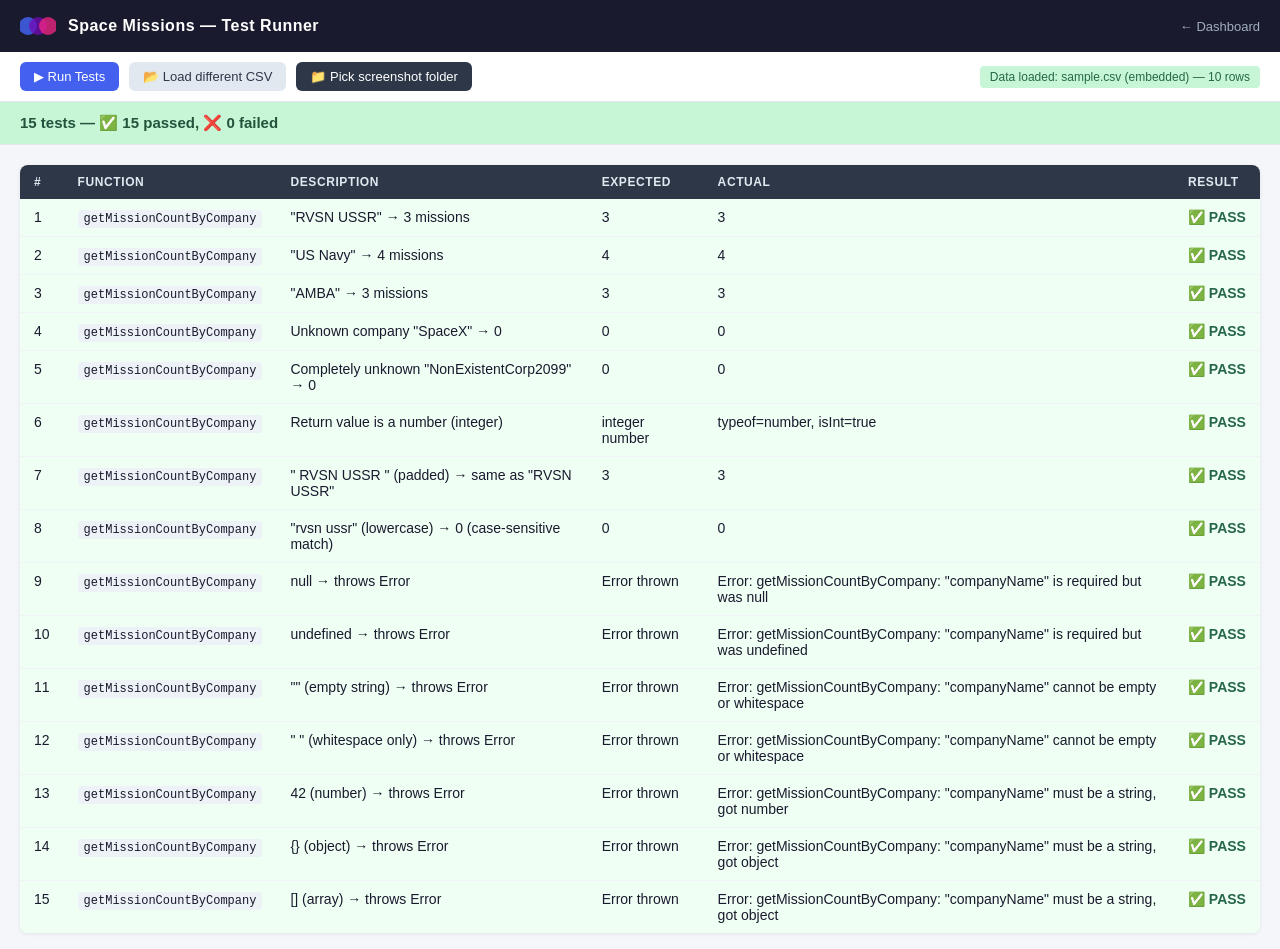
==== tests.html @ 3196f8b5 "architected; first 2 functions implemented, with tests" ====
<!DOCTYPE html>
<html lang="en">
<head>
  <meta charset="UTF-8" />
  <meta name="viewport" content="width=device-width, initial-scale=1.0" />
  <title>Space Missions — Test Runner</title>
  <style>
    /* ── Reset & base ─────────────────────────────────────── */
    *, *::before, *::after { box-sizing: border-box; margin: 0; padding: 0; }

    body {
      font-family: -apple-system, BlinkMacSystemFont, 'Segoe UI', Roboto, sans-serif;
      font-size: 14px;
      background: #f4f6f9;
      color: #1a1a2e;
      min-height: 100vh;
    }

    /* ── Nav ──────────────────────────────────────────────── */
    nav {
      background: #1a1a2e;
      color: #fff;
      padding: 0 20px;
      display: flex;
      align-items: center;
      gap: 12px;
      height: 52px;
    }

    /* 3-overlapping-circles logo */
    .logo svg { display: block; }

    nav h1 {
      font-size: 16px;
      font-weight: 600;
      letter-spacing: 0.5px;
      flex: 1;
    }

    nav a { color: #a0aec0; text-decoration: none; font-size: 13px; }
    nav a:hover { color: #fff; }

    /* ── Toolbar ──────────────────────────────────────────── */
    .toolbar {
      background: #fff;
      border-bottom: 1px solid #e2e8f0;
      padding: 10px 20px;
      display: flex;
      align-items: center;
      gap: 10px;
      flex-wrap: wrap;
    }

    .btn {
      padding: 7px 14px;
      border-radius: 6px;
      border: none;
      cursor: pointer;
      font-size: 13px;
      font-weight: 500;
      transition: opacity .15s;
    }
    .btn:hover { opacity: .85; }
    .btn-primary  { background: #4361ee; color: #fff; }
    .btn-secondary{ background: #e2e8f0; color: #2d3748; }
    .btn-screenshot{ background: #2d3748; color: #fff; display: none; }

    #data-status {
      font-size: 12px;
      padding: 4px 10px;
      border-radius: 4px;
      margin-left: auto;
    }
    .status-ok    { background: #c6f6d5; color: #276749; }
    .status-error { background: #fed7d7; color: #9b2c2c; }

    /* ── Summary banner ───────────────────────────────────── */
    #summary {
      padding: 12px 20px;
      font-size: 15px;
      font-weight: 600;
      border-bottom: 1px solid #e2e8f0;
    }
    .summary-pass { background: #c6f6d5; color: #22543d; }
    .summary-fail { background: #fed7d7; color: #742a2a; }

    /* ── Results table ────────────────────────────────────── */
    #results-container {
      padding: 20px;
      overflow-x: auto;
    }

    .test-table {
      width: 100%;
      border-collapse: collapse;
      background: #fff;
      border-radius: 8px;
      overflow: hidden;
      box-shadow: 0 1px 4px rgba(0,0,0,.08);
    }

    .test-table th {
      background: #2d3748;
      color: #e2e8f0;
      text-align: left;
      padding: 10px 14px;
      font-size: 12px;
      text-transform: uppercase;
      letter-spacing: .6px;
    }

    .test-table td {
      padding: 10px 14px;
      border-bottom: 1px solid #f0f4f8;
      vertical-align: top;
    }

    .test-table tr:last-child td { border-bottom: none; }
    .test-table tr.pass { background: #f0fff4; }
    .test-table tr.fail { background: #fff5f5; }

    .test-table code {
      font-family: 'SF Mono', 'Fira Mono', monospace;
      font-size: 12px;
      background: #edf2f7;
      padding: 2px 6px;
      border-radius: 3px;
    }

    .status { font-weight: 700; white-space: nowrap; }
    tr.pass .status { color: #276749; }
    tr.fail .status { color: #9b2c2c; }

    /* ── Responsive ───────────────────────────────────────── */
    @media (max-width: 640px) {
      .test-table th:nth-child(4),
      .test-table td:nth-child(4) { display: none; } /* hide Expected col */
    }

    /* ── Library error banner ─────────────────────────────── */
    #lib-error {
      display: none;
      background: #fff3cd;
      color: #856404;
      padding: 12px 20px;
      border-bottom: 1px solid #ffc107;
      font-size: 13px;
    }
  </style>
</head>
<body>

  <!-- Library load error (shown by onerror handlers below) -->
  <div id="lib-error">
    ⚠️ One or more required libraries failed to load. Tests cannot run.
    Check that <code>libs/papaparse.min.js</code> and <code>libs/html2canvas.min.js</code> exist.
  </div>

  <!-- Nav -->
  <nav>
    <!-- Logo: 3 overlapping circles -->
    <div class="logo">
      <svg width="36" height="24" viewBox="0 0 36 24" aria-hidden="true">
        <circle cx="8"  cy="12" r="9" fill="#4361ee" opacity="0.85"/>
        <circle cx="18" cy="12" r="9" fill="#7209b7" opacity="0.75"/>
        <circle cx="28" cy="12" r="9" fill="#f72585" opacity="0.75"/>
      </svg>
    </div>
    <h1>Space Missions — Test Runner</h1>
    <a href="index.html">← Dashboard</a>
  </nav>

  <!-- Toolbar -->
  <div class="toolbar">
    <button class="btn btn-primary"  id="btn-run">▶ Run Tests</button>
    <button class="btn btn-secondary" id="btn-load-csv">📂 Load different CSV</button>
    <input  type="file" id="csv-input" accept=".csv" style="display:none" />
    <button class="btn btn-screenshot" id="btn-pick-dir">📁 Pick screenshot folder</button>
    <span id="data-status" class="status-ok">Loading data…</span>
  </div>

  <!-- Summary -->
  <div id="summary">Waiting to run…</div>

  <!-- Results table -->
  <div id="results-container">
    <p style="color:#718096; padding:10px 0;">Press "Run Tests" to begin.</p>
  </div>

  <!-- Libraries (local, offline-safe) -->
  <script src="libs/papaparse.min.js"
          onerror="document.getElementById('lib-error').style.display='block'"></script>
  <script src="libs/html2canvas.min.js"
          onerror="document.getElementById('lib-error').style.display='block'"></script>

  <!-- App modules -->
  <script src="js/data.js"></script>
  <script src="js/functions.js"></script>
  <script src="js/tests.js"></script>

</body>
</html>
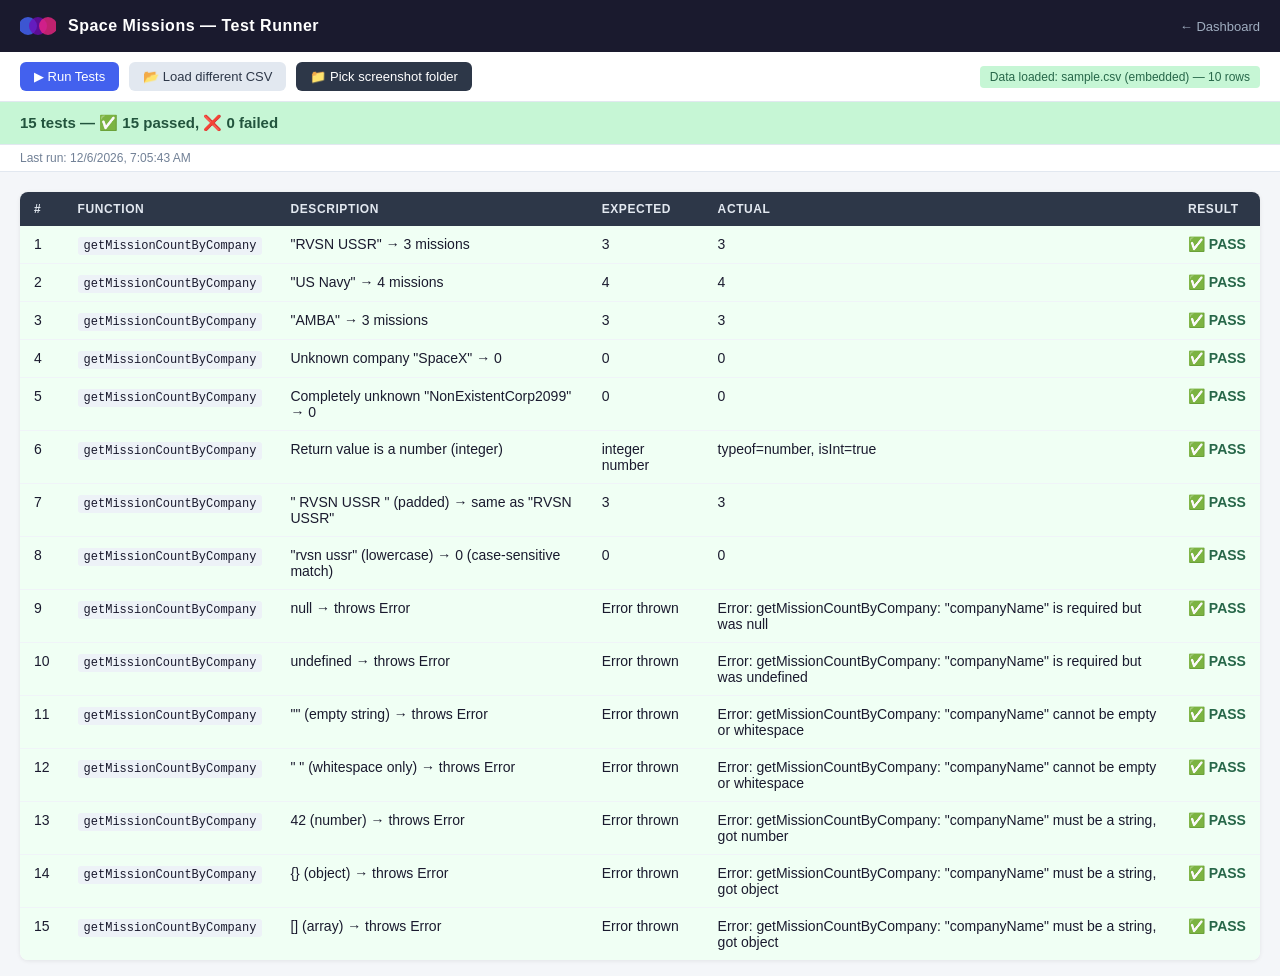
==== commit 240c4d35: "adding function 7 & 8 - all functions are added for mvp" ====
--- a/tests.html
+++ b/tests.html
@@ -181,6 +181,7 @@
 
   <!-- Summary -->
   <div id="summary">Waiting to run…</div>
+  <div id="run-timestamp" style="padding:6px 20px;font-size:12px;color:#718096;border-bottom:1px solid #e2e8f0;background:#fff;display:none"></div>
 
   <!-- Results table -->
   <div id="results-container">
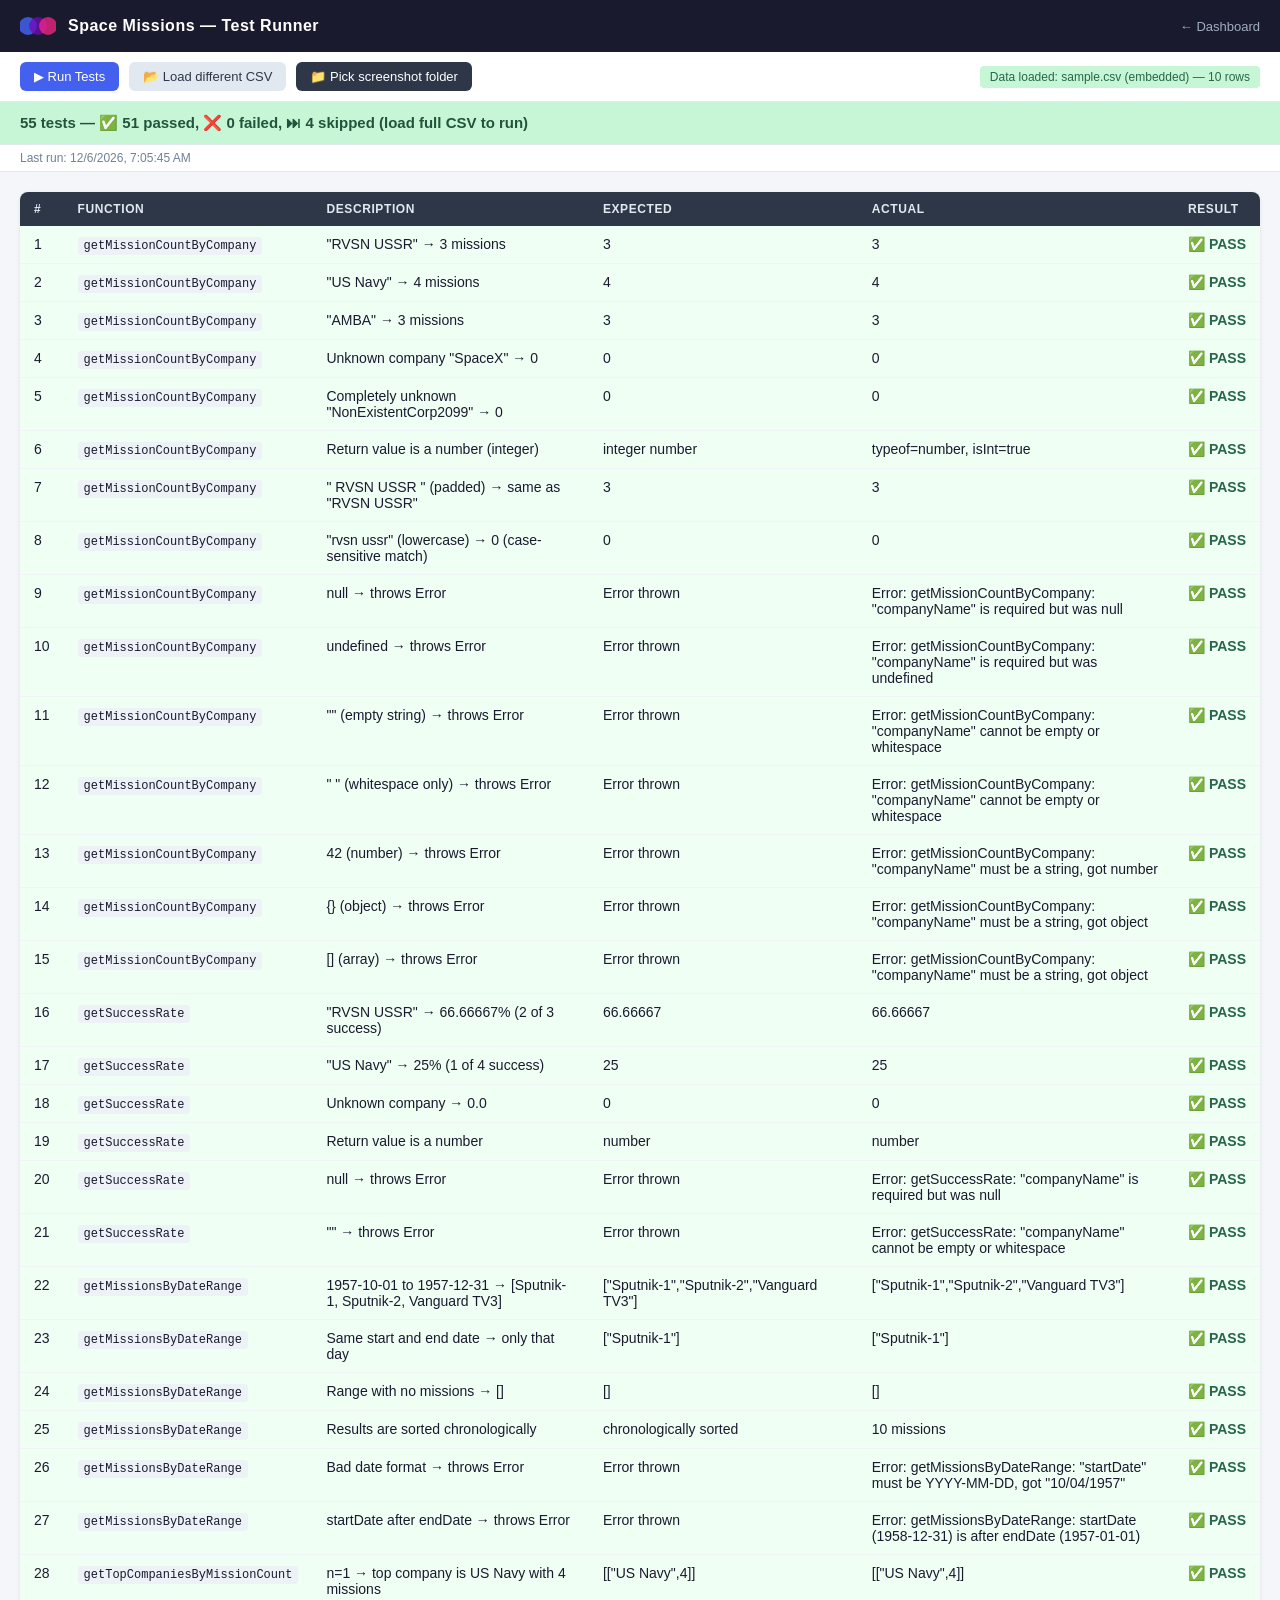
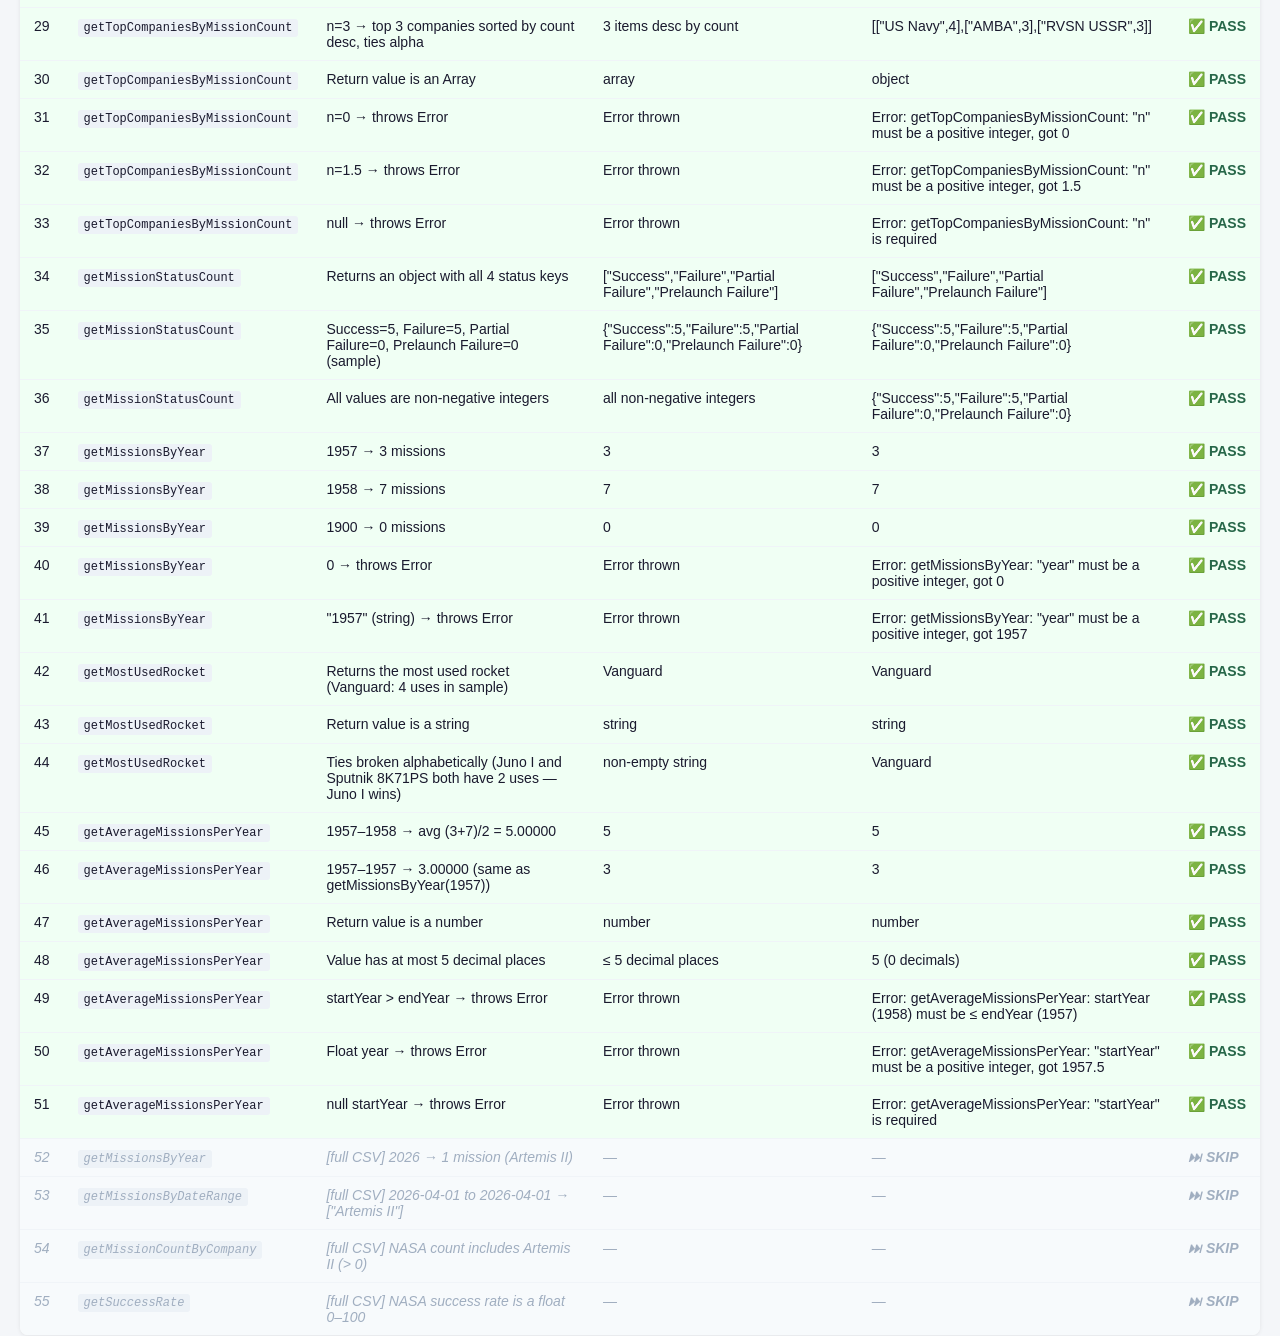
==== commit b18cc4b4: "added Artemis II to the data file!" ====
--- a/tests.html
+++ b/tests.html
@@ -118,6 +118,8 @@
     .test-table tr:last-child td { border-bottom: none; }
     .test-table tr.pass { background: #f0fff4; }
     .test-table tr.fail { background: #fff5f5; }
+    .test-table tr.skip { background: #f7fafc; color: #a0aec0; font-style: italic; }
+    .test-table tr.skip .status { color: #a0aec0; }
 
     .test-table code {
       font-family: 'SF Mono', 'Fira Mono', monospace;
